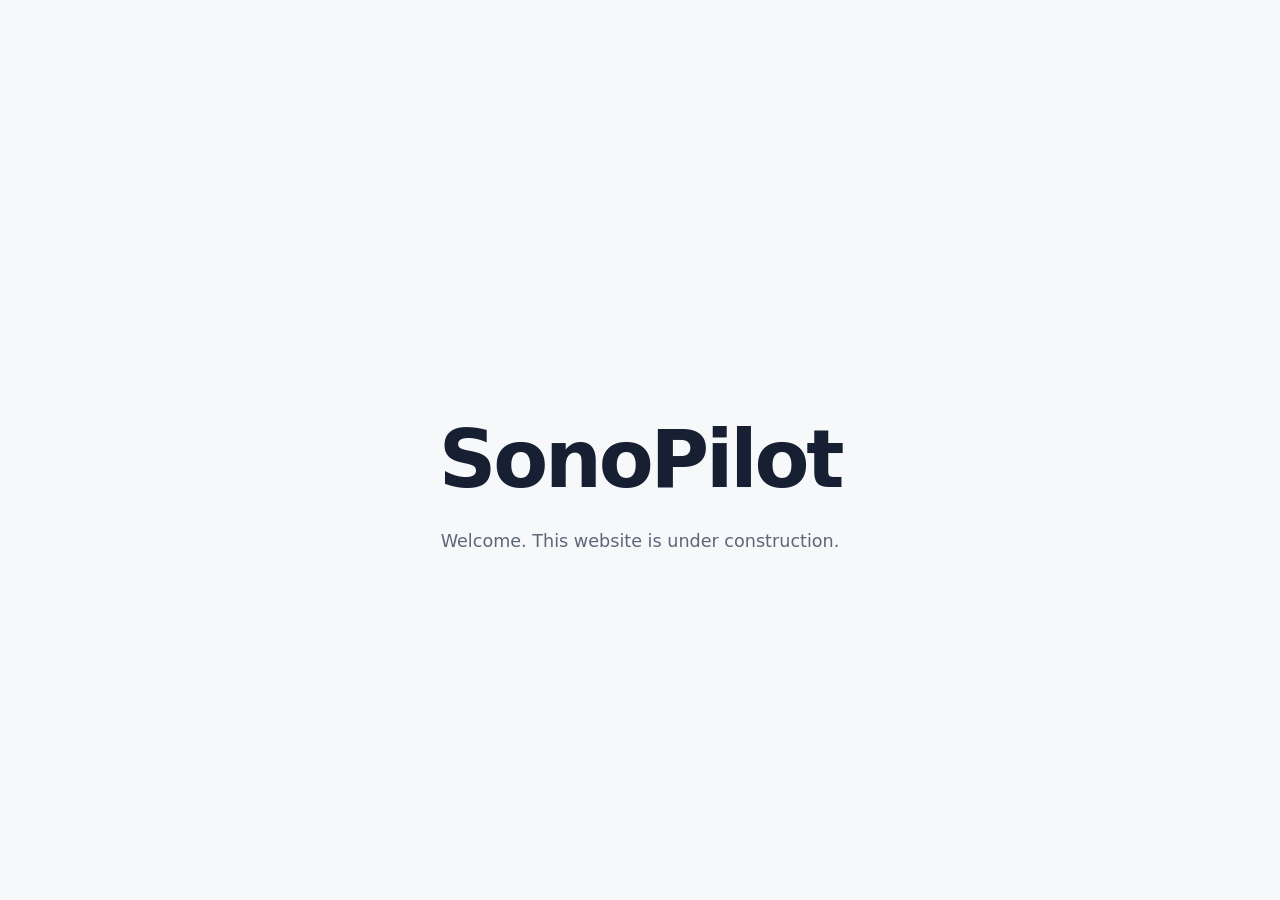
==== index.html @ c1995740 "Add initial GitHub Pages site" ====
<!doctype html>
<html lang="zh-CN">
  <head>
    <meta charset="UTF-8">
    <meta name="viewport" content="width=device-width, initial-scale=1.0">
    <meta name="description" content="SonoPilot 项目主页">
    <title>SonoPilot</title>
    <style>
      :root {
        color-scheme: light dark;
        font-family: system-ui, -apple-system, BlinkMacSystemFont, "Segoe UI", sans-serif;
        line-height: 1.5;
      }

      body {
        display: grid;
        min-height: 100vh;
        margin: 0;
        place-items: center;
        background: #f7f8fa;
        color: #172033;
      }

      main {
        width: min(90%, 42rem);
        text-align: center;
      }

      h1 {
        margin-bottom: 0.5rem;
        font-size: clamp(2.5rem, 8vw, 5rem);
        letter-spacing: -0.04em;
      }

      p {
        margin: 0;
        color: #5d6678;
        font-size: 1.1rem;
      }

      @media (prefers-color-scheme: dark) {
        body {
          background: #10131a;
          color: #f4f6fb;
        }

        p {
          color: #aeb7c8;
        }
      }
    </style>
  </head>
  <body>
    <main>
      <h1>SonoPilot</h1>
      <p>Welcome. This website is under construction.</p>
    </main>
  </body>
</html>
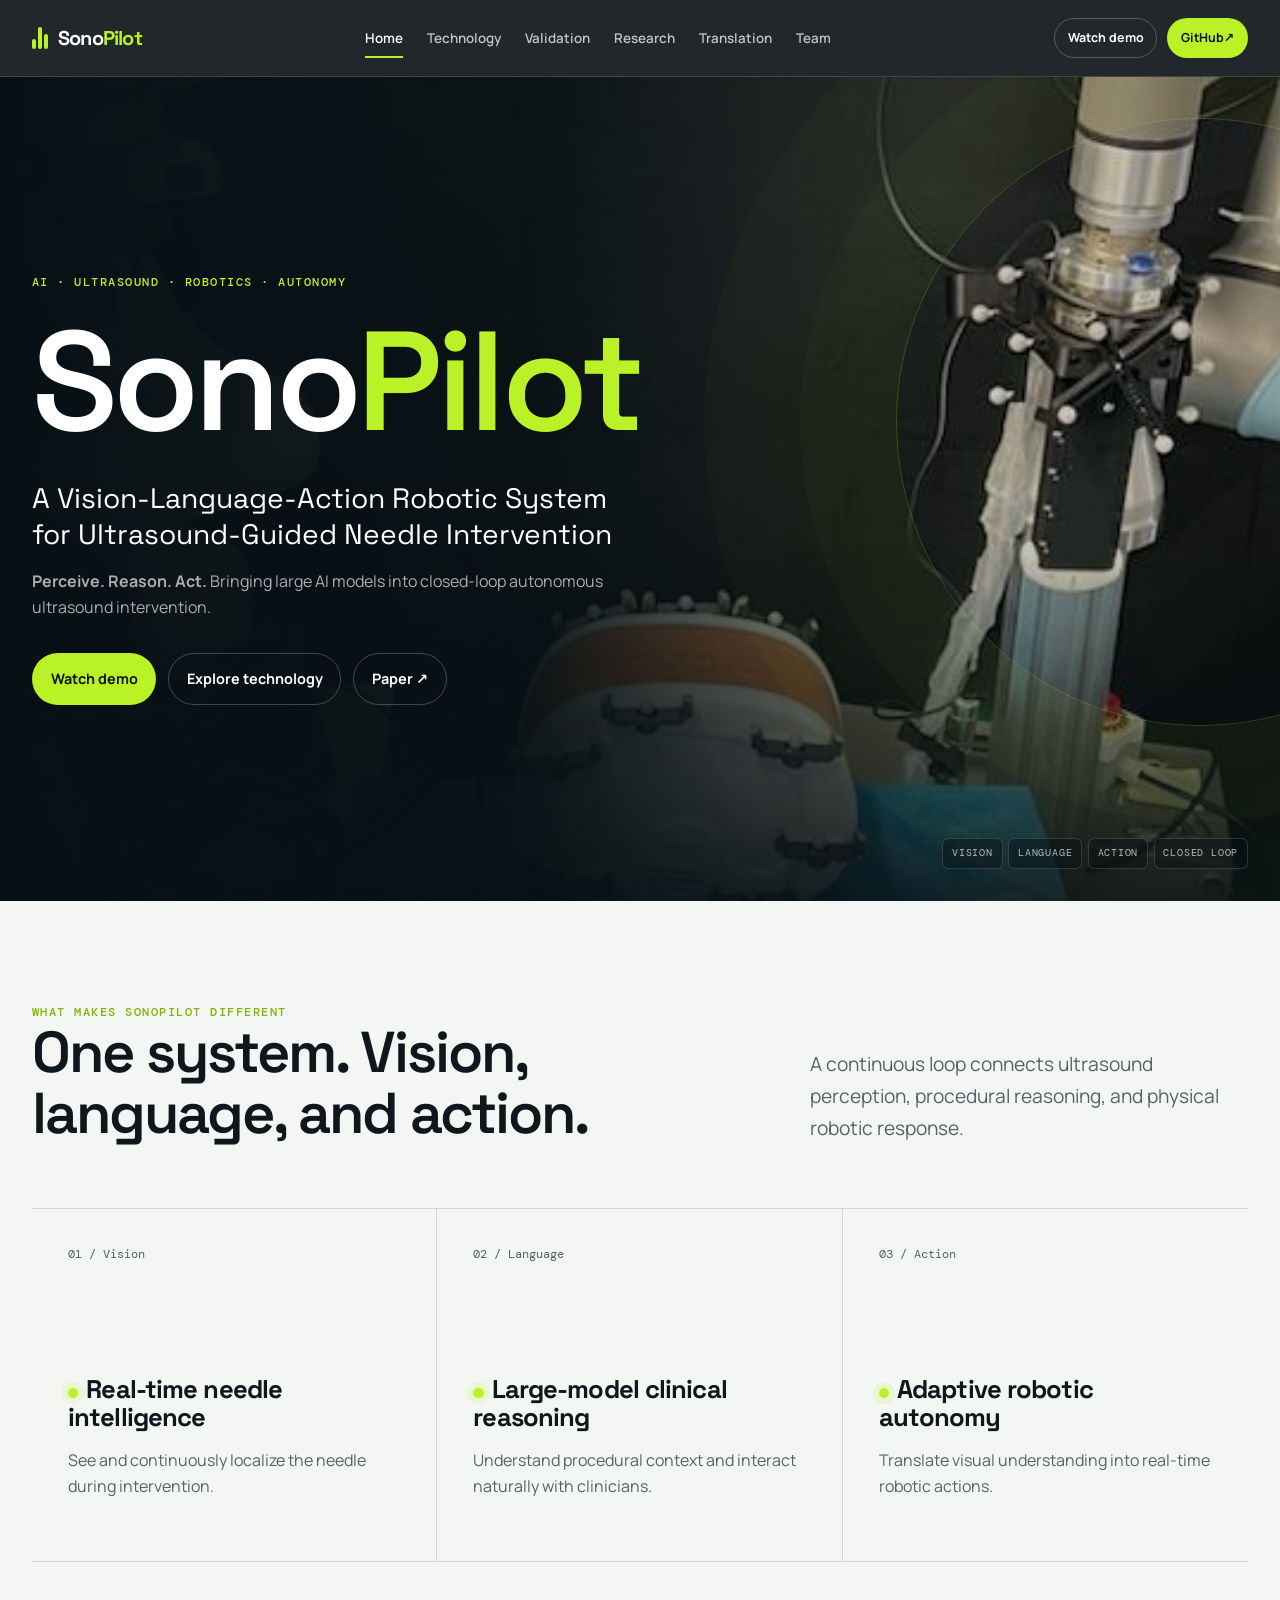
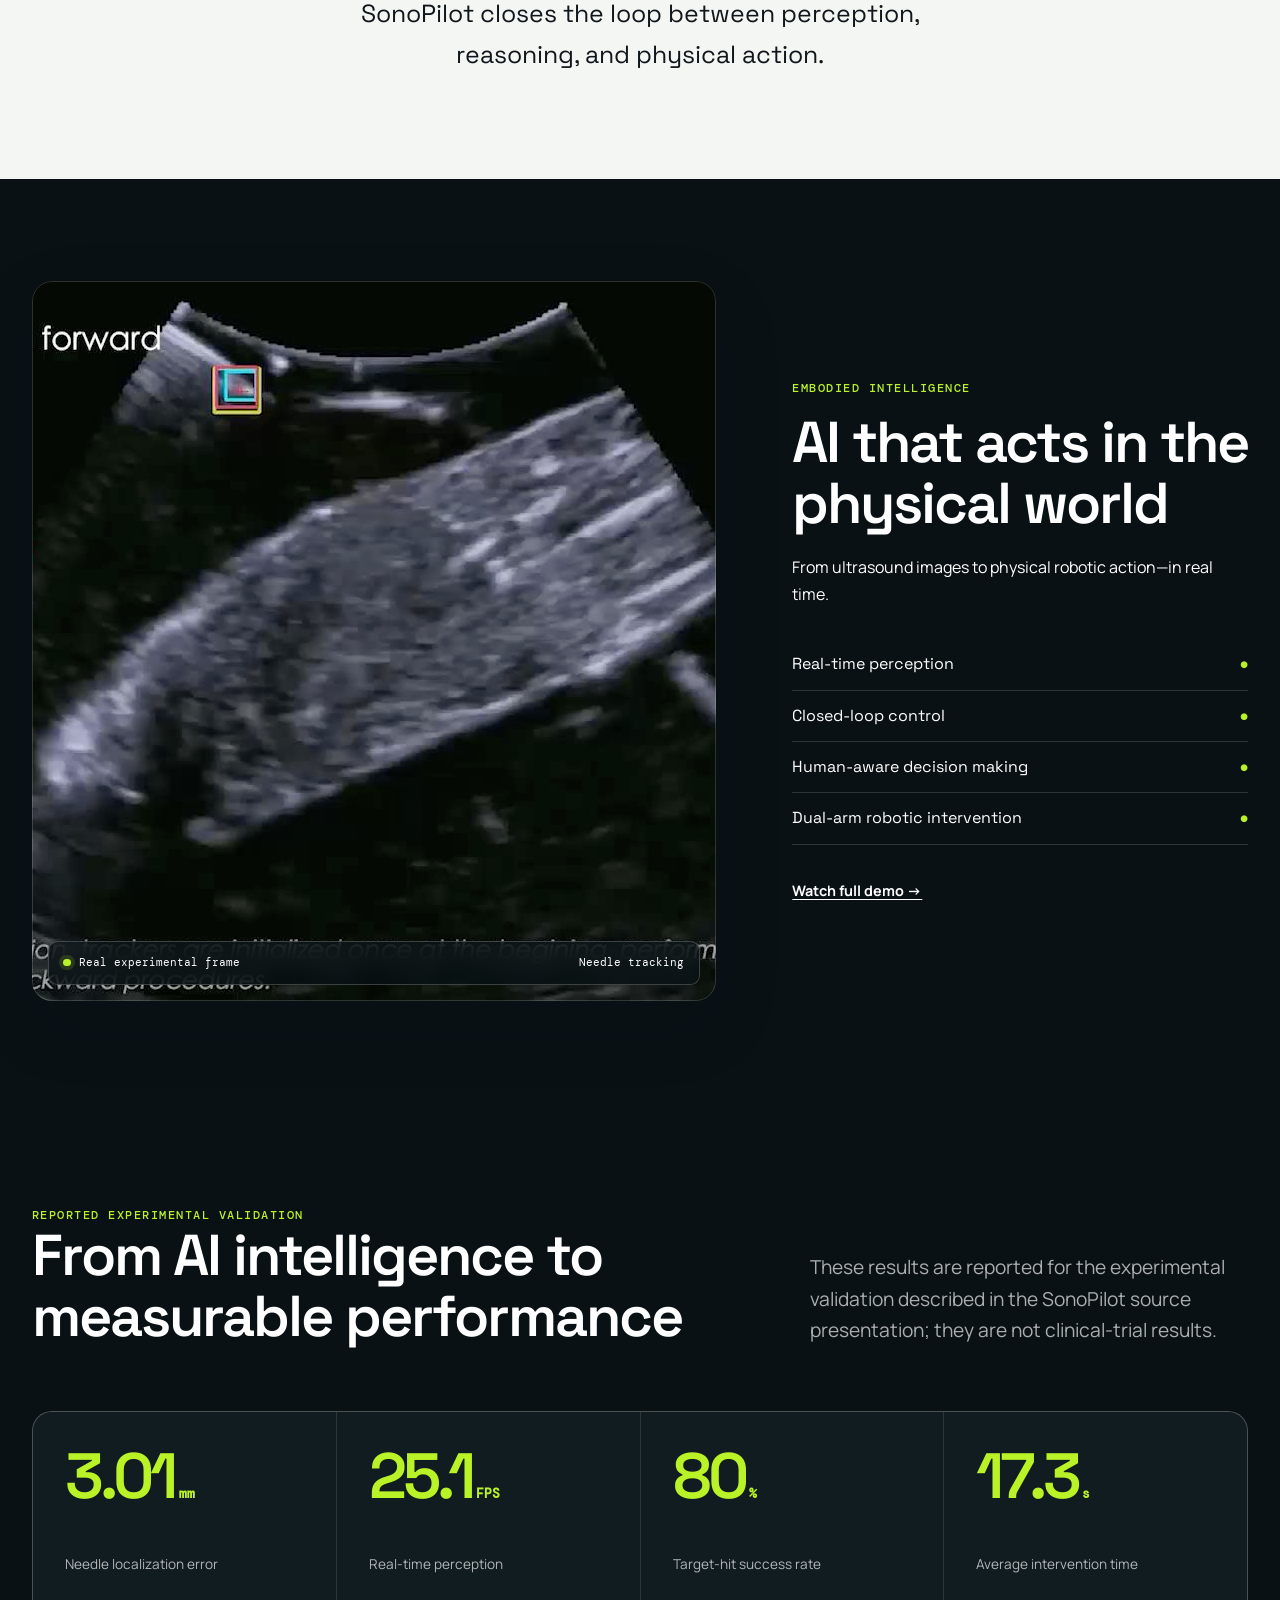
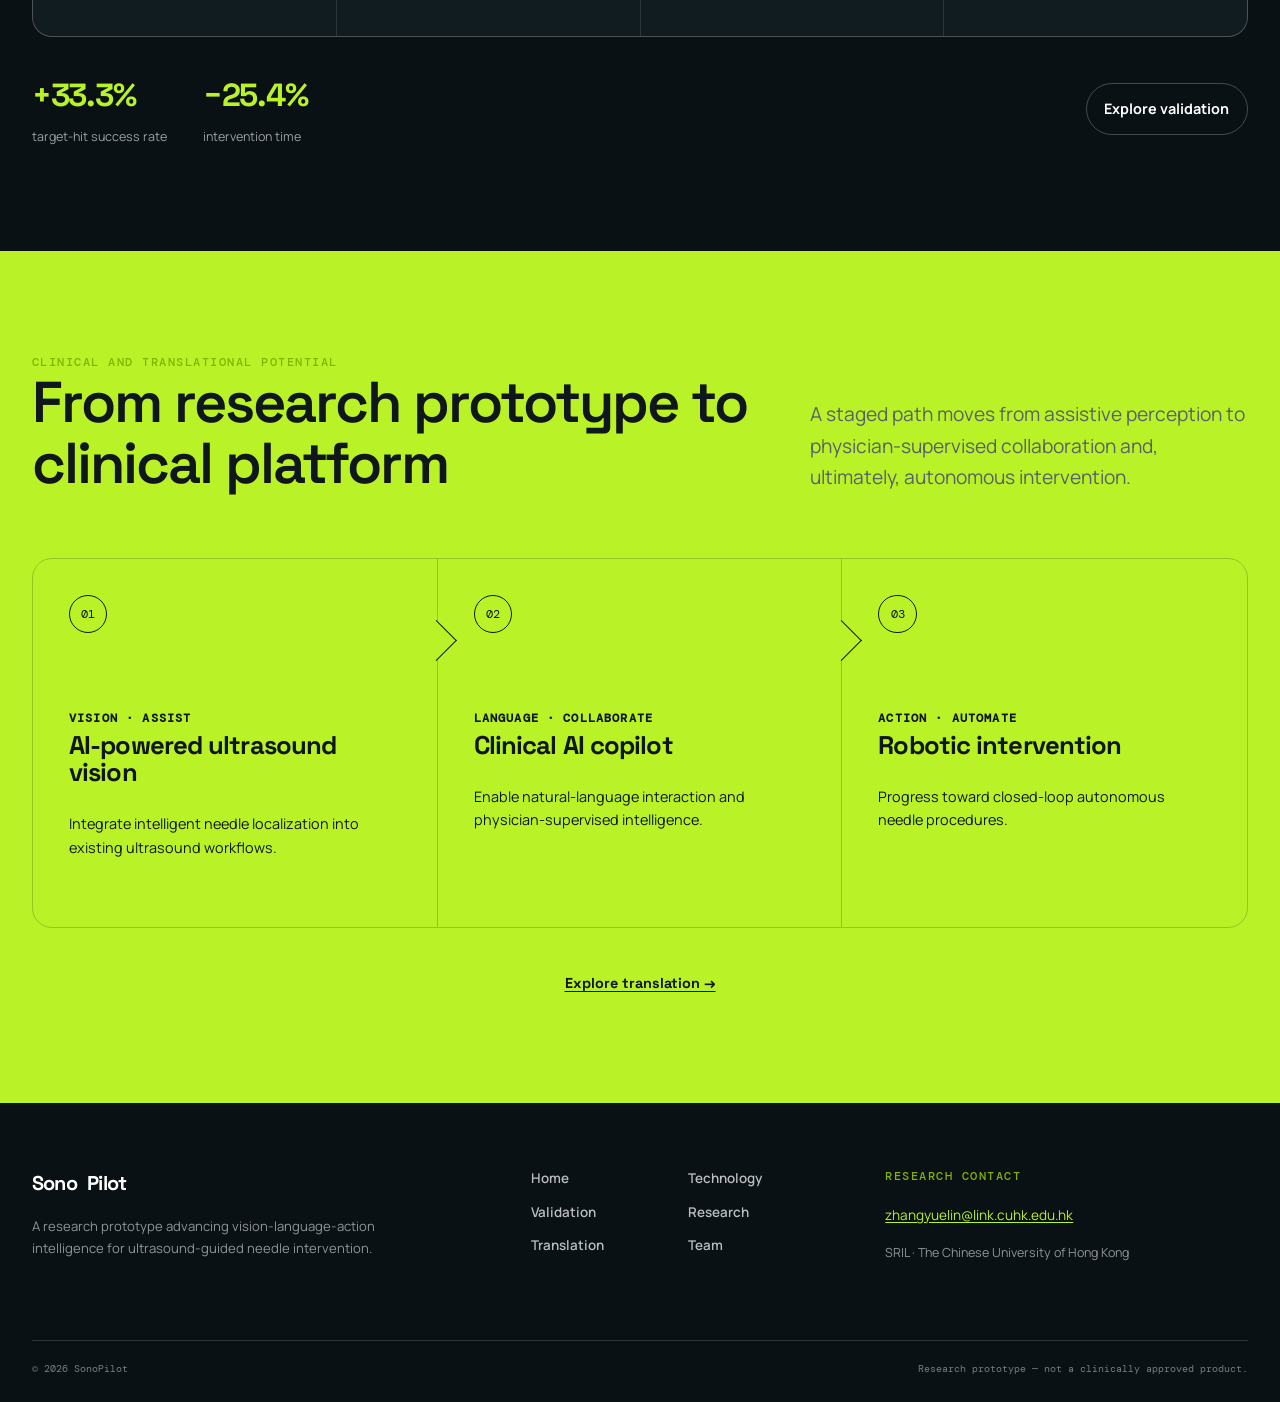
==== commit 49ebfe50: "Build complete SonoPilot project website" ====
--- a/index.html
+++ b/index.html
@@ -1,59 +1,145 @@
 <!doctype html>
-<html lang="zh-CN">
+<html lang="en">
   <head>
     <meta charset="UTF-8">
     <meta name="viewport" content="width=device-width, initial-scale=1.0">
-    <meta name="description" content="SonoPilot 项目主页">
-    <title>SonoPilot</title>
-    <style>
-      :root {
-        color-scheme: light dark;
-        font-family: system-ui, -apple-system, BlinkMacSystemFont, "Segoe UI", sans-serif;
-        line-height: 1.5;
-      }
+    <meta name="theme-color" content="#0a1115">
+    <meta name="description" content="SonoPilot is a Vision-Language-Action robotic system for ultrasound-guided needle intervention.">
+    <meta property="og:title" content="SonoPilot — Vision-Language-Action Robotic Ultrasound">
+    <meta property="og:description" content="Perceive. Reason. Act. Bringing large AI models into closed-loop autonomous ultrasound intervention.">
+    <meta property="og:type" content="website">
+    <meta property="og:image" content="https://piecezhang.github.io/sonopilot/assets/images/og.png">
+    <meta name="twitter:card" content="summary_large_image">
+    <link rel="canonical" href="https://piecezhang.github.io/sonopilot/">
+    <link rel="stylesheet" href="assets/css/styles.css">
+    <title>SonoPilot — Vision-Language-Action Robotic Ultrasound</title>
+  </head>
+  <body data-page="home" data-base=".">
+    <header class="site-header" data-site-header></header>
+    <main id="main-content">
+      <section class="hero" aria-labelledby="hero-title">
+        <div class="hero-media">
+          <img src="assets/images/system-platform.jpg" alt="The real SonoPilot dual-arm robotic ultrasound experimental platform" width="640" height="367">
+        </div>
+        <div class="hero-content">
+          <p class="eyebrow">AI · Ultrasound · Robotics · Autonomy</p>
+          <h1 id="hero-title" class="hero-title">Sono<span>Pilot</span></h1>
+          <p class="hero-subtitle">A Vision-Language-Action Robotic System for Ultrasound-Guided Needle Intervention</p>
+          <p class="hero-copy"><strong>Perceive. Reason. Act.</strong> Bringing large AI models into closed-loop autonomous ultrasound intervention.</p>
+          <div class="hero-actions">
+            <a class="button button-bright" href="validation/#demo">Watch demo</a>
+            <a class="button button-ghost" href="technology/">Explore technology</a>
+            <a class="button button-ghost" href="https://arxiv.org/abs/2604.20347" target="_blank" rel="noopener noreferrer">Paper ↗</a>
+          </div>
+          <div class="hero-status" aria-label="System capabilities">
+            <span>Vision</span><span>Language</span><span>Action</span><span>Closed loop</span>
+          </div>
+        </div>
+      </section>
 
-      body {
-        display: grid;
-        min-height: 100vh;
-        margin: 0;
-        place-items: center;
-        background: #f7f8fa;
-        color: #172033;
-      }
+      <section class="section" aria-labelledby="difference-title">
+        <div class="container">
+          <div class="section-head">
+            <div>
+              <p class="eyebrow">What makes SonoPilot different</p>
+              <h2 id="difference-title">One system. Vision, language, and action.</h2>
+            </div>
+            <p>A continuous loop connects ultrasound perception, procedural reasoning, and physical robotic response.</p>
+          </div>
+          <div class="feature-grid reveal">
+            <article class="feature-card">
+              <span class="feature-number">01 / Vision</span>
+              <h3><span class="signal" aria-hidden="true"></span>Real-time needle intelligence</h3>
+              <p>See and continuously localize the needle during intervention.</p>
+            </article>
+            <article class="feature-card">
+              <span class="feature-number">02 / Language</span>
+              <h3><span class="signal" aria-hidden="true"></span>Large-model clinical reasoning</h3>
+              <p>Understand procedural context and interact naturally with clinicians.</p>
+            </article>
+            <article class="feature-card">
+              <span class="feature-number">03 / Action</span>
+              <h3><span class="signal" aria-hidden="true"></span>Adaptive robotic autonomy</h3>
+              <p>Translate visual understanding into real-time robotic actions.</p>
+            </article>
+          </div>
+          <p class="closing-statement">SonoPilot closes the loop between perception, reasoning, and physical action.</p>
+        </div>
+      </section>
 
-      main {
-        width: min(90%, 42rem);
-        text-align: center;
-      }
+      <section class="section section-dark" aria-labelledby="physical-title">
+        <div class="container media-split">
+          <div class="media-frame reveal">
+            <img src="assets/images/tracking-demo.jpg" alt="Ultrasound image with tracked needle-tip overlays from the SonoPilot demonstration" loading="lazy" width="1280" height="720">
+            <div class="media-label"><span>Real experimental frame</span><span>Needle tracking</span></div>
+          </div>
+          <div>
+            <p class="eyebrow">Embodied intelligence</p>
+            <h2 id="physical-title">AI that acts in the physical world</h2>
+            <p>From ultrasound images to physical robotic action—in real time.</p>
+            <ul class="capability-list">
+              <li>Real-time perception</li>
+              <li>Closed-loop control</li>
+              <li>Human-aware decision making</li>
+              <li>Dual-arm robotic intervention</li>
+            </ul>
+            <a class="text-link" href="validation/#demo">Watch full demo →</a>
+          </div>
+        </div>
+      </section>
 
-      h1 {
-        margin-bottom: 0.5rem;
-        font-size: clamp(2.5rem, 8vw, 5rem);
-        letter-spacing: -0.04em;
-      }
+      <section class="section section-dark" aria-labelledby="results-title">
+        <div class="container">
+          <div class="section-head">
+            <div>
+              <p class="eyebrow">Reported experimental validation</p>
+              <h2 id="results-title">From AI intelligence to measurable performance</h2>
+            </div>
+            <p>These results are reported for the experimental validation described in the SonoPilot source presentation; they are not clinical-trial results.</p>
+          </div>
+          <div class="metrics-grid" data-metrics></div>
+          <div class="comparison-strip">
+            <div class="comparison-deltas">
+              <div><strong>+33.3%</strong><span>target-hit success rate</span></div>
+              <div><strong>−25.4%</strong><span>intervention time</span></div>
+            </div>
+            <a class="button button-ghost" href="validation/">Explore validation</a>
+          </div>
+        </div>
+      </section>
 
-      p {
-        margin: 0;
-        color: #5d6678;
-        font-size: 1.1rem;
-      }
-
-      @media (prefers-color-scheme: dark) {
-        body {
-          background: #10131a;
-          color: #f4f6fb;
-        }
-
-        p {
-          color: #aeb7c8;
-        }
-      }
-    </style>
-  </head>
-  <body>
-    <main>
-      <h1>SonoPilot</h1>
-      <p>Welcome. This website is under construction.</p>
+      <section class="section section-lime" aria-labelledby="platform-title">
+        <div class="container">
+          <div class="section-head">
+            <div>
+              <p class="eyebrow">Clinical and translational potential</p>
+              <h2 id="platform-title">From research prototype to clinical platform</h2>
+            </div>
+            <p>A staged path moves from assistive perception to physician-supervised collaboration and, ultimately, autonomous intervention.</p>
+          </div>
+          <div class="roadmap reveal">
+            <article class="roadmap-stage">
+              <span class="stage-number">01</span>
+              <h3><span>Vision · Assist</span>AI-powered ultrasound vision</h3>
+              <p>Integrate intelligent needle localization into existing ultrasound workflows.</p>
+            </article>
+            <article class="roadmap-stage">
+              <span class="stage-number">02</span>
+              <h3><span>Language · Collaborate</span>Clinical AI copilot</h3>
+              <p>Enable natural-language interaction and physician-supervised intelligence.</p>
+            </article>
+            <article class="roadmap-stage">
+              <span class="stage-number">03</span>
+              <h3><span>Action · Automate</span>Robotic intervention</h3>
+              <p>Progress toward closed-loop autonomous needle procedures.</p>
+            </article>
+          </div>
+          <p class="closing-statement"><a class="text-link" href="translation/">Explore translation →</a></p>
+        </div>
+      </section>
     </main>
+    <footer class="site-footer" data-site-footer></footer>
+    <script src="assets/js/content.js"></script>
+    <script src="assets/js/site.js"></script>
   </body>
 </html>
--- a/assets/css/styles.css
+++ b/assets/css/styles.css
@@ -0,0 +1,1821 @@
+@import url("https://fonts.googleapis.com/css2?family=DM+Mono:wght@400;500&family=Manrope:wght@400;500;600;700&family=Space+Grotesk:wght@500;600;700&display=swap");
+
+:root {
+  --ink: #10171c;
+  --muted: #566169;
+  --paper: #f3f6f2;
+  --white: #ffffff;
+  --night: #0a1115;
+  --night-soft: #111c21;
+  --lime: #b9f227;
+  --lime-dark: #82b300;
+  --aqua: #83e9e1;
+  --orange: #ff745c;
+  --line: rgba(16, 23, 28, 0.14);
+  --line-light: rgba(255, 255, 255, 0.15);
+  --radius: 1.25rem;
+  --radius-small: 0.75rem;
+  --shadow: 0 24px 70px rgba(6, 20, 24, 0.12);
+  --max: 76rem;
+  --sans: "Manrope", system-ui, -apple-system, BlinkMacSystemFont, "Segoe UI", sans-serif;
+  --display: "Space Grotesk", var(--sans);
+  --mono: "DM Mono", ui-monospace, SFMono-Regular, Menlo, monospace;
+}
+
+*,
+*::before,
+*::after {
+  box-sizing: border-box;
+}
+
+html {
+  scroll-behavior: smooth;
+  scroll-padding-top: 6rem;
+}
+
+body {
+  margin: 0;
+  background: var(--paper);
+  color: var(--ink);
+  font-family: var(--sans);
+  font-size: 1rem;
+  line-height: 1.65;
+  -webkit-font-smoothing: antialiased;
+}
+
+body.menu-open {
+  overflow: hidden;
+}
+
+img {
+  display: block;
+  max-width: 100%;
+}
+
+a {
+  color: inherit;
+  text-decoration-thickness: 0.08em;
+  text-underline-offset: 0.18em;
+}
+
+button,
+a {
+  -webkit-tap-highlight-color: transparent;
+}
+
+:focus-visible {
+  outline: 3px solid var(--orange);
+  outline-offset: 4px;
+}
+
+h1,
+h2,
+h3,
+p {
+  margin-top: 0;
+}
+
+h1,
+h2,
+h3 {
+  font-family: var(--display);
+  line-height: 1.06;
+  letter-spacing: -0.035em;
+}
+
+h1 {
+  max-width: 15ch;
+  margin-bottom: 1.5rem;
+  font-size: clamp(3rem, 7vw, 6.9rem);
+  font-weight: 600;
+}
+
+h2 {
+  margin-bottom: 1.25rem;
+  font-size: clamp(2.1rem, 4.5vw, 4.6rem);
+  font-weight: 600;
+}
+
+h3 {
+  font-size: clamp(1.35rem, 2vw, 1.8rem);
+}
+
+.sr-only {
+  position: absolute;
+  width: 1px;
+  height: 1px;
+  padding: 0;
+  margin: -1px;
+  overflow: hidden;
+  clip: rect(0, 0, 0, 0);
+  white-space: nowrap;
+  border: 0;
+}
+
+.skip-link {
+  position: fixed;
+  z-index: 200;
+  top: 0.75rem;
+  left: 0.75rem;
+  padding: 0.75rem 1rem;
+  border-radius: 0.5rem;
+  background: var(--white);
+  color: var(--ink);
+  transform: translateY(-150%);
+}
+
+.skip-link:focus {
+  transform: translateY(0);
+}
+
+.site-header {
+  position: sticky;
+  z-index: 100;
+  top: 0;
+  border-bottom: 1px solid var(--line-light);
+  background: rgba(10, 17, 21, 0.9);
+  color: var(--white);
+  backdrop-filter: blur(20px);
+}
+
+.nav-shell {
+  display: grid;
+  grid-template-columns: auto 1fr auto;
+  align-items: center;
+  width: min(calc(100% - 2.5rem), var(--max));
+  min-height: 4.75rem;
+  margin-inline: auto;
+  gap: 2rem;
+}
+
+.wordmark {
+  display: inline-flex;
+  align-items: center;
+  gap: 0.65rem;
+  color: var(--white);
+  font-family: var(--display);
+  font-size: 1.25rem;
+  font-weight: 700;
+  letter-spacing: -0.04em;
+  text-decoration: none;
+}
+
+.wordmark span span {
+  color: var(--lime);
+}
+
+.wordmark-mark {
+  display: flex;
+  align-items: flex-end;
+  height: 1.35rem;
+  gap: 0.16rem;
+}
+
+.wordmark-mark i {
+  display: block;
+  width: 0.22rem;
+  border-radius: 1rem;
+  background: var(--lime);
+}
+
+.wordmark-mark i:nth-child(1) { height: 45%; }
+.wordmark-mark i:nth-child(2) { height: 100%; }
+.wordmark-mark i:nth-child(3) { height: 70%; }
+
+.primary-nav {
+  display: flex;
+  justify-content: center;
+  gap: 1.5rem;
+}
+
+.primary-nav a,
+.footer-main nav a {
+  position: relative;
+  color: rgba(255, 255, 255, 0.72);
+  font-size: 0.84rem;
+  font-weight: 600;
+  text-decoration: none;
+}
+
+.primary-nav a::after {
+  position: absolute;
+  right: 0;
+  bottom: -0.58rem;
+  left: 0;
+  height: 2px;
+  background: var(--lime);
+  content: "";
+  transform: scaleX(0);
+  transform-origin: right;
+  transition: transform 180ms ease;
+}
+
+.primary-nav a:hover,
+.primary-nav a.active,
+.footer-main nav a:hover {
+  color: var(--white);
+}
+
+.primary-nav a:hover::after,
+.primary-nav a.active::after {
+  transform: scaleX(1);
+  transform-origin: left;
+}
+
+.nav-actions {
+  display: flex;
+  align-items: center;
+  gap: 0.6rem;
+}
+
+.menu-toggle {
+  display: none;
+  border: 0;
+  background: none;
+  color: inherit;
+}
+
+.menu-toggle span:not(.sr-only) {
+  display: block;
+  width: 1.5rem;
+  height: 2px;
+  margin: 0.3rem;
+  background: currentColor;
+}
+
+.button {
+  display: inline-flex;
+  align-items: center;
+  justify-content: center;
+  min-height: 3.25rem;
+  padding: 0.75rem 1.1rem;
+  border: 1px solid transparent;
+  border-radius: 100vmax;
+  font-size: 0.9rem;
+  font-weight: 700;
+  text-align: center;
+  text-decoration: none;
+  transition: transform 180ms ease, background-color 180ms ease, color 180ms ease;
+}
+
+.button:hover {
+  transform: translateY(-2px);
+}
+
+.button-small {
+  min-height: 2.5rem;
+  padding: 0.55rem 0.8rem;
+  font-size: 0.78rem;
+}
+
+.button-bright {
+  background: var(--lime);
+  color: var(--ink);
+}
+
+.button-ghost {
+  border-color: rgba(255, 255, 255, 0.24);
+  color: var(--white);
+}
+
+.button-dark {
+  background: var(--ink);
+  color: var(--white);
+}
+
+.button-light {
+  background: var(--white);
+  color: var(--ink);
+}
+
+.text-link,
+.icon-link {
+  display: inline-flex;
+  align-items: center;
+  color: inherit;
+  font-size: 0.9rem;
+  font-weight: 700;
+}
+
+.icon-link {
+  text-decoration: none;
+}
+
+.container {
+  width: min(calc(100% - 2.5rem), var(--max));
+  margin-inline: auto;
+}
+
+.section {
+  padding-block: clamp(4.25rem, 8vw, 8.5rem);
+}
+
+.section-tight {
+  padding-block: clamp(3rem, 6vw, 5.5rem);
+}
+
+.section-dark {
+  background: var(--night);
+  color: var(--white);
+}
+
+.section-lime {
+  background: var(--lime);
+  color: var(--ink);
+}
+
+.section-orange {
+  background: var(--orange);
+  color: var(--ink);
+}
+
+.section-head {
+  display: grid;
+  grid-template-columns: minmax(0, 1.25fr) minmax(17rem, 0.75fr);
+  align-items: end;
+  margin-bottom: clamp(2.5rem, 5vw, 4.5rem);
+  gap: 3rem;
+}
+
+.section-head h2,
+.section-head p {
+  margin-bottom: 0;
+}
+
+.section-head > p {
+  color: var(--muted);
+  font-size: clamp(1rem, 1.5vw, 1.2rem);
+}
+
+.section-dark .section-head > p {
+  color: rgba(255, 255, 255, 0.66);
+}
+
+.eyebrow {
+  margin-bottom: 0.9rem;
+  color: var(--lime-dark);
+  font-family: var(--mono);
+  font-size: 0.72rem;
+  font-weight: 500;
+  letter-spacing: 0.13em;
+  text-transform: uppercase;
+}
+
+.section-dark .eyebrow,
+.page-hero .eyebrow,
+.hero .eyebrow {
+  color: var(--lime);
+}
+
+.hero {
+  position: relative;
+  min-height: calc(100svh - 4.75rem);
+  overflow: hidden;
+  background: var(--night);
+  color: var(--white);
+}
+
+.hero::before {
+  position: absolute;
+  inset: 0;
+  background: linear-gradient(90deg, #071014 0%, rgba(7, 16, 20, 0.93) 42%, rgba(7, 16, 20, 0.22) 76%),
+    linear-gradient(0deg, rgba(7, 16, 20, 0.88) 0%, transparent 45%);
+  content: "";
+  z-index: 1;
+}
+
+.hero::after {
+  position: absolute;
+  top: 5%;
+  right: -14rem;
+  width: 38rem;
+  height: 38rem;
+  border: 1px solid rgba(185, 242, 39, 0.22);
+  border-radius: 50%;
+  box-shadow: 0 0 0 6rem rgba(185, 242, 39, 0.025), 0 0 0 12rem rgba(185, 242, 39, 0.02);
+  content: "";
+  z-index: 1;
+}
+
+.hero-media {
+  position: absolute;
+  inset: 0;
+}
+
+.hero-media img {
+  width: 100%;
+  height: 100%;
+  object-fit: cover;
+  object-position: 65% center;
+  filter: saturate(0.8) contrast(1.08);
+  transform: scale(1.06);
+}
+
+.hero-content {
+  position: relative;
+  z-index: 2;
+  display: flex;
+  flex-direction: column;
+  justify-content: center;
+  width: min(calc(100% - 2.5rem), var(--max));
+  min-height: calc(100svh - 4.75rem);
+  margin-inline: auto;
+  padding-block: 5rem;
+}
+
+.hero-title {
+  max-width: 8ch;
+  font-size: clamp(4.2rem, 11vw, 9.8rem);
+}
+
+.hero-title span {
+  color: var(--lime);
+}
+
+.hero-subtitle {
+  max-width: 38rem;
+  margin-bottom: 1rem;
+  font-family: var(--display);
+  font-size: clamp(1.25rem, 2.2vw, 2rem);
+  line-height: 1.28;
+}
+
+.hero-copy {
+  max-width: 37rem;
+  margin-bottom: 2rem;
+  color: rgba(255, 255, 255, 0.66);
+}
+
+.hero-actions {
+  display: flex;
+  flex-wrap: wrap;
+  gap: 0.75rem;
+}
+
+.hero-status {
+  position: absolute;
+  right: 0;
+  bottom: 2rem;
+  display: grid;
+  grid-template-columns: repeat(4, auto);
+  gap: 0.35rem;
+}
+
+.hero-status span {
+  padding: 0.4rem 0.55rem;
+  border: 1px solid var(--line-light);
+  border-radius: 0.4rem;
+  background: rgba(8, 17, 21, 0.48);
+  color: rgba(255, 255, 255, 0.7);
+  font-family: var(--mono);
+  font-size: 0.62rem;
+  letter-spacing: 0.08em;
+  text-transform: uppercase;
+}
+
+.feature-grid {
+  display: grid;
+  grid-template-columns: repeat(3, 1fr);
+  border-top: 1px solid var(--line);
+  border-bottom: 1px solid var(--line);
+}
+
+.feature-card {
+  min-height: 22rem;
+  padding: 2.25rem;
+  border-right: 1px solid var(--line);
+}
+
+.feature-card:last-child {
+  border-right: 0;
+}
+
+.feature-number {
+  display: block;
+  margin-bottom: 7rem;
+  color: var(--muted);
+  font-family: var(--mono);
+  font-size: 0.72rem;
+}
+
+.feature-card h3 {
+  margin-bottom: 1rem;
+}
+
+.feature-card p {
+  color: var(--muted);
+}
+
+.feature-card .signal {
+  display: inline-block;
+  width: 0.65rem;
+  height: 0.65rem;
+  margin-right: 0.5rem;
+  border-radius: 50%;
+  background: var(--lime);
+  box-shadow: 0 0 0 0.38rem rgba(185, 242, 39, 0.16);
+}
+
+.closing-statement {
+  max-width: 36rem;
+  margin: 2rem auto 0;
+  font-family: var(--display);
+  font-size: clamp(1.15rem, 2vw, 1.55rem);
+  text-align: center;
+}
+
+.media-split,
+.content-split {
+  display: grid;
+  grid-template-columns: minmax(0, 1.2fr) minmax(18rem, 0.8fr);
+  align-items: center;
+  gap: clamp(2rem, 6vw, 6rem);
+}
+
+.media-frame {
+  position: relative;
+  overflow: hidden;
+  border-radius: var(--radius);
+  background: #182227;
+  box-shadow: var(--shadow);
+}
+
+.media-frame::after {
+  position: absolute;
+  inset: 0;
+  border: 1px solid rgba(255, 255, 255, 0.16);
+  border-radius: inherit;
+  content: "";
+  pointer-events: none;
+}
+
+.media-frame img {
+  width: 100%;
+  aspect-ratio: 16 / 10;
+  object-fit: cover;
+}
+
+.media-label {
+  position: absolute;
+  right: 1rem;
+  bottom: 1rem;
+  left: 1rem;
+  display: flex;
+  align-items: center;
+  justify-content: space-between;
+  padding: 0.75rem 0.9rem;
+  border: 1px solid rgba(255, 255, 255, 0.2);
+  border-radius: 0.6rem;
+  background: rgba(8, 17, 21, 0.74);
+  color: var(--white);
+  font-family: var(--mono);
+  font-size: 0.68rem;
+  backdrop-filter: blur(12px);
+}
+
+.media-label span:first-child::before {
+  display: inline-block;
+  width: 0.45rem;
+  height: 0.45rem;
+  margin-right: 0.5rem;
+  border-radius: 50%;
+  background: var(--lime);
+  box-shadow: 0 0 0 0.25rem rgba(185, 242, 39, 0.15);
+  content: "";
+}
+
+.capability-list,
+.challenge-list {
+  padding: 0;
+  margin: 2rem 0;
+  list-style: none;
+}
+
+.capability-list li,
+.challenge-list li {
+  display: flex;
+  align-items: center;
+  justify-content: space-between;
+  padding: 0.75rem 0;
+  border-bottom: 1px solid var(--line-light);
+  font-family: var(--display);
+}
+
+.capability-list li::after {
+  color: var(--lime);
+  content: "●";
+  font-size: 0.55rem;
+}
+
+.metrics-grid {
+  display: grid;
+  grid-template-columns: repeat(4, 1fr);
+  gap: 1px;
+  overflow: hidden;
+  border: 1px solid var(--line-light);
+  border-radius: var(--radius);
+  background: var(--line-light);
+}
+
+.metric-card {
+  min-height: 14rem;
+  padding: 2rem;
+  background: var(--night-soft);
+}
+
+.metric-value {
+  margin-bottom: 2.8rem;
+  color: var(--lime);
+  font-family: var(--display);
+  font-size: clamp(2.8rem, 5vw, 5rem);
+  font-weight: 600;
+  letter-spacing: -0.06em;
+  line-height: 1;
+}
+
+.metric-value span {
+  margin-left: 0.25rem;
+  font-family: var(--mono);
+  font-size: 0.8rem;
+  letter-spacing: 0;
+}
+
+.metric-card > p:last-child {
+  color: rgba(255, 255, 255, 0.68);
+  font-size: 0.85rem;
+}
+
+.comparison-strip {
+  display: flex;
+  align-items: center;
+  justify-content: space-between;
+  margin-top: 2rem;
+  gap: 2rem;
+}
+
+.comparison-deltas {
+  display: flex;
+  gap: 2.25rem;
+}
+
+.comparison-deltas strong {
+  display: block;
+  color: var(--lime);
+  font-family: var(--display);
+  font-size: 2rem;
+  letter-spacing: -0.04em;
+}
+
+.comparison-deltas span {
+  color: rgba(255, 255, 255, 0.6);
+  font-size: 0.78rem;
+}
+
+.roadmap {
+  display: grid;
+  grid-template-columns: repeat(3, 1fr);
+  overflow: hidden;
+  border: 1px solid rgba(16, 23, 28, 0.2);
+  border-radius: var(--radius);
+}
+
+.roadmap-stage {
+  position: relative;
+  min-height: 23rem;
+  padding: 2.25rem;
+  border-right: 1px solid rgba(16, 23, 28, 0.2);
+}
+
+.roadmap-stage:last-child {
+  border-right: 0;
+}
+
+.roadmap-stage::after {
+  position: absolute;
+  right: -0.9rem;
+  top: 4.2rem;
+  z-index: 1;
+  width: 1.8rem;
+  height: 1.8rem;
+  border-top: 1px solid var(--ink);
+  border-right: 1px solid var(--ink);
+  background: var(--lime);
+  content: "";
+  transform: rotate(45deg);
+}
+
+.roadmap-stage:last-child::after {
+  display: none;
+}
+
+.stage-number {
+  display: flex;
+  align-items: center;
+  justify-content: center;
+  width: 2.4rem;
+  height: 2.4rem;
+  margin-bottom: 5rem;
+  border: 1px solid var(--ink);
+  border-radius: 50%;
+  font-family: var(--mono);
+  font-size: 0.72rem;
+}
+
+.roadmap-stage h3 span {
+  display: block;
+  margin-bottom: 0.4rem;
+  font-family: var(--mono);
+  font-size: 0.72rem;
+  letter-spacing: 0.1em;
+  text-transform: uppercase;
+}
+
+.roadmap-stage p {
+  margin-bottom: 0;
+  font-size: 0.9rem;
+}
+
+.page-hero {
+  position: relative;
+  overflow: hidden;
+  padding: clamp(6rem, 10vw, 10rem) 0 clamp(4.5rem, 8vw, 7rem);
+  background: var(--night);
+  color: var(--white);
+}
+
+.page-hero::after {
+  position: absolute;
+  top: -12rem;
+  right: -8rem;
+  width: 38rem;
+  height: 38rem;
+  border: 1px solid rgba(185, 242, 39, 0.25);
+  border-radius: 50%;
+  box-shadow: 0 0 0 5rem rgba(185, 242, 39, 0.03), 0 0 0 10rem rgba(185, 242, 39, 0.02);
+  content: "";
+}
+
+.page-hero .container {
+  position: relative;
+  z-index: 1;
+}
+
+.page-hero h1 {
+  margin-bottom: 1.25rem;
+}
+
+.page-hero .lead {
+  max-width: 44rem;
+  margin-bottom: 0;
+  color: rgba(255, 255, 255, 0.66);
+  font-size: clamp(1.05rem, 2vw, 1.35rem);
+}
+
+.kicker-line {
+  display: flex;
+  flex-wrap: wrap;
+  margin-top: 3rem;
+  gap: 0.5rem;
+}
+
+.kicker-line span {
+  padding: 0.45rem 0.7rem;
+  border: 1px solid var(--line-light);
+  border-radius: 100vmax;
+  color: rgba(255, 255, 255, 0.75);
+  font-family: var(--mono);
+  font-size: 0.66rem;
+  letter-spacing: 0.07em;
+  text-transform: uppercase;
+}
+
+.loop-diagram {
+  display: grid;
+  grid-template-columns: repeat(5, minmax(0, 1fr));
+  align-items: stretch;
+  gap: 1rem;
+}
+
+.loop-node {
+  position: relative;
+  min-height: 12rem;
+  padding: 1.5rem;
+  border: 1px solid var(--line);
+  border-radius: var(--radius-small);
+  background: var(--white);
+}
+
+.loop-node:not(:last-child)::after {
+  position: absolute;
+  z-index: 2;
+  top: 50%;
+  right: -1.45rem;
+  display: flex;
+  align-items: center;
+  justify-content: center;
+  width: 1.9rem;
+  height: 1.9rem;
+  border-radius: 50%;
+  background: var(--lime);
+  color: var(--ink);
+  content: "→";
+  font-family: var(--mono);
+  transform: translateY(-50%);
+}
+
+.loop-node .eyebrow {
+  margin-bottom: 3.2rem;
+}
+
+.loop-node h3 {
+  margin-bottom: 0;
+  font-size: 1.2rem;
+}
+
+.loop-return {
+  display: flex;
+  align-items: center;
+  justify-content: center;
+  width: fit-content;
+  margin: 1.5rem auto 0;
+  padding: 0.55rem 1rem;
+  border: 1px solid var(--line);
+  border-radius: 100vmax;
+  color: var(--muted);
+  font-family: var(--mono);
+  font-size: 0.7rem;
+}
+
+.architecture-card {
+  padding: clamp(1rem, 3vw, 2.5rem);
+  border: 1px solid var(--line);
+  border-radius: var(--radius);
+  background: var(--white);
+}
+
+.architecture-card img {
+  width: 100%;
+}
+
+.detail-grid {
+  display: grid;
+  grid-template-columns: repeat(3, 1fr);
+  gap: 1rem;
+}
+
+.detail-card {
+  padding: 1.75rem;
+  border: 1px solid var(--line);
+  border-radius: var(--radius-small);
+  background: var(--white);
+}
+
+.detail-card .eyebrow {
+  margin-bottom: 3rem;
+}
+
+.detail-card p:last-child {
+  margin-bottom: 0;
+  color: var(--muted);
+}
+
+.confidence-visual {
+  display: grid;
+  grid-template-columns: 1fr auto 1fr;
+  align-items: stretch;
+  margin-top: 3rem;
+  gap: 1rem;
+}
+
+.confidence-card {
+  min-height: 18rem;
+  padding: 2rem;
+  border: 1px solid var(--line-light);
+  border-radius: var(--radius);
+  background: var(--night-soft);
+}
+
+.confidence-card.alert {
+  background: #271514;
+}
+
+.confidence-icon {
+  display: flex;
+  align-items: center;
+  justify-content: center;
+  width: 5.5rem;
+  height: 5.5rem;
+  margin-bottom: 3.5rem;
+  border: 2px solid var(--lime);
+  border-radius: 50%;
+  color: var(--lime);
+  font-family: var(--mono);
+  font-size: 0.8rem;
+}
+
+.confidence-card.alert .confidence-icon {
+  border-color: var(--orange);
+  color: var(--orange);
+}
+
+.confidence-arrow {
+  align-self: center;
+  color: var(--lime);
+  font-family: var(--mono);
+  font-size: 2rem;
+}
+
+.async-grid {
+  display: grid;
+  grid-template-columns: 1fr 1fr;
+  align-items: center;
+  gap: 4rem;
+}
+
+.rate-stack {
+  display: grid;
+  gap: 1rem;
+}
+
+.rate-card {
+  display: grid;
+  grid-template-columns: 8rem 1fr;
+  align-items: center;
+  padding: 1.5rem;
+  border: 1px solid var(--line);
+  border-radius: var(--radius-small);
+  background: var(--white);
+  gap: 1rem;
+}
+
+.rate-card strong {
+  font-family: var(--display);
+  font-size: 2.2rem;
+  letter-spacing: -0.05em;
+}
+
+.rate-bar {
+  position: relative;
+  height: 0.55rem;
+  overflow: hidden;
+  border-radius: 100vmax;
+  background: #e1e5df;
+}
+
+.rate-bar span {
+  display: block;
+  width: var(--rate);
+  height: 100%;
+  border-radius: inherit;
+  background: var(--lime-dark);
+}
+
+.demo-hero {
+  display: grid;
+  grid-template-columns: minmax(0, 1.25fr) minmax(18rem, 0.75fr);
+  align-items: stretch;
+  gap: 1.25rem;
+}
+
+.demo-poster {
+  position: relative;
+  min-height: 34rem;
+  overflow: hidden;
+  border-radius: var(--radius);
+  background: var(--night);
+}
+
+.demo-poster img {
+  width: 100%;
+  height: 100%;
+  object-fit: cover;
+}
+
+.demo-poster::after {
+  position: absolute;
+  inset: 0;
+  background: linear-gradient(0deg, rgba(5, 11, 14, 0.9), transparent 58%);
+  content: "";
+}
+
+.play-button {
+  position: absolute;
+  z-index: 2;
+  right: 2rem;
+  bottom: 2rem;
+  left: 2rem;
+  display: flex;
+  align-items: center;
+  justify-content: space-between;
+  padding: 1rem 1.2rem;
+  border-radius: 100vmax;
+  background: var(--lime);
+  color: var(--ink);
+  font-weight: 700;
+  text-decoration: none;
+}
+
+.play-button span:last-child {
+  display: flex;
+  align-items: center;
+  justify-content: center;
+  width: 2.25rem;
+  height: 2.25rem;
+  border-radius: 50%;
+  background: var(--ink);
+  color: var(--white);
+}
+
+.demo-aside {
+  display: flex;
+  flex-direction: column;
+  justify-content: space-between;
+  padding: 2rem;
+  border-radius: var(--radius);
+  background: var(--orange);
+}
+
+.demo-aside h2 {
+  font-size: clamp(2.5rem, 5vw, 4.8rem);
+}
+
+.demo-aside .fine-print {
+  color: rgba(16, 23, 28, 0.7);
+}
+
+.photo-grid {
+  display: grid;
+  grid-template-columns: 1.2fr 0.8fr;
+  grid-template-rows: repeat(2, 15rem);
+  gap: 1rem;
+}
+
+.photo-grid figure {
+  position: relative;
+  overflow: hidden;
+  margin: 0;
+  border-radius: var(--radius-small);
+  background: var(--night-soft);
+}
+
+.photo-grid figure:first-child {
+  grid-row: 1 / 3;
+}
+
+.photo-grid img {
+  width: 100%;
+  height: 100%;
+  object-fit: cover;
+}
+
+.photo-grid figcaption {
+  position: absolute;
+  right: 0.75rem;
+  bottom: 0.75rem;
+  left: 0.75rem;
+  padding: 0.55rem 0.75rem;
+  border-radius: 0.45rem;
+  background: rgba(8, 17, 21, 0.77);
+  color: var(--white);
+  font-family: var(--mono);
+  font-size: 0.64rem;
+}
+
+.comparison-table {
+  width: 100%;
+  border-collapse: collapse;
+  font-family: var(--display);
+}
+
+.comparison-table th,
+.comparison-table td {
+  padding: 1.25rem;
+  border-bottom: 1px solid var(--line-light);
+  text-align: left;
+}
+
+.comparison-table th {
+  color: rgba(255, 255, 255, 0.55);
+  font-family: var(--mono);
+  font-size: 0.7rem;
+  font-weight: 400;
+  letter-spacing: 0.08em;
+  text-transform: uppercase;
+}
+
+.comparison-table td:not(:first-child) {
+  font-size: clamp(1.7rem, 3vw, 3rem);
+  font-weight: 600;
+}
+
+.comparison-table td:nth-child(2) {
+  color: var(--lime);
+}
+
+.impact-grid,
+.business-grid {
+  display: grid;
+  grid-template-columns: repeat(4, 1fr);
+  gap: 1rem;
+}
+
+.impact-card,
+.business-card {
+  min-height: 16rem;
+  padding: 1.75rem;
+  border: 1px solid var(--line);
+  border-radius: var(--radius-small);
+  background: var(--white);
+}
+
+.impact-card .eyebrow,
+.business-card .eyebrow {
+  margin-bottom: 4rem;
+}
+
+.impact-card p:last-child,
+.business-card p:last-child,
+.business-card ul {
+  margin-bottom: 0;
+  color: var(--muted);
+  font-size: 0.9rem;
+}
+
+.featured-paper {
+  display: grid;
+  grid-template-columns: minmax(0, 1.2fr) minmax(16rem, 0.8fr);
+  overflow: hidden;
+  border-radius: var(--radius);
+  background: var(--lime);
+}
+
+.featured-copy {
+  padding: clamp(2rem, 5vw, 4rem);
+}
+
+.featured-copy h2 {
+  max-width: 16ch;
+  font-size: clamp(2rem, 4vw, 4rem);
+}
+
+.featured-copy .eyebrow {
+  color: var(--ink);
+}
+
+.featured-copy .fine-print {
+  max-width: 46rem;
+  color: rgba(16, 23, 28, 0.68);
+}
+
+.featured-award {
+  display: flex;
+  flex-direction: column;
+  justify-content: space-between;
+  padding: 2rem;
+  background: var(--ink);
+  color: var(--white);
+}
+
+.award-image {
+  overflow: hidden;
+  border-radius: var(--radius-small);
+  background: var(--white);
+}
+
+.award-image img {
+  width: 100%;
+  aspect-ratio: 4 / 3;
+  object-fit: contain;
+  transform: rotate(90deg) scale(1.1);
+}
+
+.featured-award p {
+  margin: 1.5rem 0 0;
+}
+
+.publication-list {
+  border-top: 1px solid var(--line);
+}
+
+.publication-card {
+  display: grid;
+  grid-template-columns: 5rem 1fr auto;
+  padding: 2rem 0;
+  border-bottom: 1px solid var(--line);
+  gap: 2rem;
+}
+
+.publication-year {
+  font-family: var(--mono);
+  font-size: 0.78rem;
+}
+
+.publication-card h3 {
+  margin-bottom: 0.55rem;
+}
+
+.publication-title {
+  max-width: 55rem;
+  margin-bottom: 0.7rem;
+}
+
+.fine-print {
+  color: var(--muted);
+  font-size: 0.78rem;
+  line-height: 1.55;
+}
+
+.resource-grid {
+  display: grid;
+  grid-template-columns: repeat(2, 1fr);
+  gap: 1rem;
+}
+
+.resource-card {
+  min-height: 20rem;
+  padding: 2rem;
+  border: 1px solid var(--line-light);
+  border-radius: var(--radius);
+  background: var(--night-soft);
+}
+
+.resource-index {
+  display: block;
+  margin-bottom: 5rem;
+  color: var(--lime);
+  font-family: var(--mono);
+  font-size: 0.72rem;
+}
+
+.resource-card p {
+  color: rgba(255, 255, 255, 0.63);
+}
+
+.resource-card .text-link {
+  color: var(--lime);
+}
+
+.market-figure {
+  display: grid;
+  grid-template-columns: 0.85fr 1.15fr;
+  overflow: hidden;
+  border-radius: var(--radius);
+  background: var(--white);
+  box-shadow: var(--shadow);
+}
+
+.market-number {
+  display: flex;
+  flex-direction: column;
+  justify-content: center;
+  min-height: 28rem;
+  padding: 3rem;
+  background: var(--night);
+  color: var(--white);
+}
+
+.market-number strong {
+  display: block;
+  margin-bottom: 1rem;
+  color: var(--lime);
+  font-family: var(--display);
+  font-size: clamp(3.4rem, 7vw, 7rem);
+  letter-spacing: -0.07em;
+  line-height: 0.95;
+}
+
+.market-number p {
+  margin-bottom: 0;
+  color: rgba(255, 255, 255, 0.65);
+}
+
+.market-copy {
+  padding: 3rem;
+}
+
+.market-copy blockquote {
+  margin: 2rem 0;
+  padding-left: 1.5rem;
+  border-left: 3px solid var(--lime-dark);
+  font-family: var(--display);
+  font-size: 1.35rem;
+  line-height: 1.3;
+}
+
+.business-grid {
+  grid-template-columns: repeat(3, 1fr);
+}
+
+.business-card {
+  min-height: 25rem;
+}
+
+.business-card ul {
+  padding-left: 1.2rem;
+}
+
+.team-group {
+  display: grid;
+  grid-template-columns: 14rem 1fr;
+  padding: 3rem 0;
+  border-bottom: 1px solid var(--line);
+  gap: 2rem;
+}
+
+.team-group:first-child {
+  padding-top: 0;
+}
+
+.team-grid {
+  display: grid;
+  grid-template-columns: repeat(3, 1fr);
+  gap: 1rem;
+}
+
+.team-group:first-child .team-grid {
+  grid-template-columns: minmax(0, 1fr);
+}
+
+.person-card {
+  overflow: hidden;
+  border: 1px solid var(--line);
+  border-radius: var(--radius-small);
+  background: var(--white);
+}
+
+.team-group:first-child .person-card {
+  display: grid;
+  grid-template-columns: 15rem 1fr;
+}
+
+.person-portrait {
+  aspect-ratio: 4 / 5;
+  overflow: hidden;
+  background: #dfe6df;
+}
+
+.person-portrait img {
+  width: 100%;
+  height: 100%;
+  object-fit: cover;
+  object-position: center top;
+}
+
+.portrait-fallback {
+  display: grid;
+  place-items: center;
+  background: linear-gradient(135deg, #dfe9de, #ccd9d0);
+  color: #66746b;
+  font-family: var(--display);
+  font-size: 3rem;
+}
+
+.person-copy {
+  padding: 1.4rem;
+}
+
+.person-copy h3 {
+  margin-bottom: 0.35rem;
+}
+
+.person-role {
+  margin-bottom: 0.55rem;
+  color: var(--lime-dark);
+  font-family: var(--mono);
+  font-size: 0.72rem;
+  letter-spacing: 0.05em;
+  text-transform: uppercase;
+}
+
+.person-copy p:not(.person-role) {
+  color: var(--muted);
+  font-size: 0.84rem;
+}
+
+.institution-strip {
+  display: grid;
+  grid-template-columns: repeat(4, 1fr);
+  border-top: 1px solid var(--line);
+  border-left: 1px solid var(--line);
+}
+
+.institution-strip div {
+  display: flex;
+  align-items: center;
+  min-height: 8rem;
+  padding: 1.5rem;
+  border-right: 1px solid var(--line);
+  border-bottom: 1px solid var(--line);
+  font-family: var(--display);
+  font-size: 1.05rem;
+}
+
+.contact-panel {
+  display: grid;
+  grid-template-columns: 1fr auto;
+  align-items: end;
+  padding: clamp(2rem, 5vw, 4rem);
+  border-radius: var(--radius);
+  background: var(--lime);
+  gap: 2rem;
+}
+
+.contact-panel h2 {
+  max-width: 17ch;
+}
+
+.contact-panel .eyebrow {
+  color: var(--ink);
+}
+
+.contact-actions {
+  display: flex;
+  flex-direction: column;
+  align-items: flex-end;
+  gap: 0.75rem;
+}
+
+.copy-button {
+  border: 0;
+  background: transparent;
+  color: var(--ink);
+  font: inherit;
+  font-size: 0.8rem;
+  text-decoration: underline;
+  cursor: pointer;
+}
+
+.site-footer {
+  padding: 4rem 0 1.5rem;
+  background: var(--night);
+  color: var(--white);
+}
+
+.footer-main,
+.footer-bottom {
+  width: min(calc(100% - 2.5rem), var(--max));
+  margin-inline: auto;
+}
+
+.footer-main {
+  display: grid;
+  grid-template-columns: 1.2fr 0.8fr 1fr;
+  padding-bottom: 4rem;
+  gap: 4rem;
+}
+
+.footer-main > div:first-child p {
+  max-width: 25rem;
+  margin: 1rem 0 0;
+  color: rgba(255, 255, 255, 0.55);
+  font-size: 0.82rem;
+}
+
+.footer-main nav {
+  display: grid;
+  grid-template-columns: repeat(2, 1fr);
+  align-content: start;
+  gap: 0.7rem 1.5rem;
+}
+
+.footer-contact a {
+  color: var(--lime);
+  font-size: 0.85rem;
+}
+
+.footer-contact p:last-child {
+  margin-top: 1rem;
+  color: rgba(255, 255, 255, 0.55);
+  font-size: 0.78rem;
+}
+
+.footer-bottom {
+  display: flex;
+  justify-content: space-between;
+  padding-top: 1.25rem;
+  border-top: 1px solid var(--line-light);
+  color: rgba(255, 255, 255, 0.45);
+  font-family: var(--mono);
+  font-size: 0.62rem;
+}
+
+.reveal {
+  opacity: 0;
+  transform: translateY(1.2rem);
+  transition: opacity 500ms ease, transform 500ms ease;
+}
+
+.reveal.revealed {
+  opacity: 1;
+  transform: none;
+}
+
+@media (max-width: 68rem) {
+  .site-header {
+    background: var(--night);
+    backdrop-filter: none;
+  }
+
+  .nav-shell {
+    grid-template-columns: auto 1fr auto;
+  }
+
+  .primary-nav {
+    position: fixed;
+    top: 4.75rem;
+    right: 0;
+    bottom: 0;
+    left: 0;
+    z-index: 99;
+    display: flex;
+    flex-direction: column;
+    justify-content: flex-start;
+    width: 100%;
+    height: auto;
+    padding: 2.5rem 1.25rem;
+    background: var(--night);
+    opacity: 0;
+    pointer-events: none;
+    transform: translateY(-1rem);
+    transition: opacity 180ms ease, transform 180ms ease;
+  }
+
+  .primary-nav.open {
+    opacity: 1;
+    pointer-events: auto;
+    transform: none;
+  }
+
+  .primary-nav a {
+    width: min(100%, var(--max));
+    margin-inline: auto;
+    padding: 0.75rem 0;
+    font-family: var(--display);
+    font-size: 1.65rem;
+  }
+
+  .primary-nav a::after {
+    display: none;
+  }
+
+  .menu-toggle {
+    display: block;
+    justify-self: end;
+  }
+
+  .nav-actions {
+    display: none;
+  }
+
+  .feature-grid,
+  .metrics-grid,
+  .impact-grid {
+    grid-template-columns: repeat(2, 1fr);
+  }
+
+  .feature-card:nth-child(2) {
+    border-right: 0;
+  }
+
+  .feature-card:nth-child(3) {
+    grid-column: 1 / -1;
+    border-top: 1px solid var(--line);
+  }
+
+  .loop-diagram {
+    grid-template-columns: 1fr;
+  }
+
+  .loop-node {
+    min-height: auto;
+  }
+
+  .loop-node .eyebrow {
+    margin-bottom: 1.5rem;
+  }
+
+  .loop-node:not(:last-child)::after {
+    top: auto;
+    right: auto;
+    bottom: -1.45rem;
+    left: 50%;
+    content: "↓";
+    transform: translateX(-50%);
+  }
+
+  .team-group {
+    grid-template-columns: 1fr;
+  }
+
+  .institution-strip {
+    grid-template-columns: repeat(2, 1fr);
+  }
+}
+
+@media (max-width: 48rem) {
+  .nav-shell,
+  .container,
+  .hero-content,
+  .footer-main,
+  .footer-bottom {
+    width: min(calc(100% - 1.5rem), var(--max));
+  }
+
+  .section-head,
+  .media-split,
+  .content-split,
+  .async-grid,
+  .demo-hero,
+  .featured-paper,
+  .market-figure,
+  .footer-main,
+  .contact-panel {
+    grid-template-columns: 1fr;
+  }
+
+  .section-head {
+    align-items: start;
+    gap: 1rem;
+  }
+
+  .hero::before {
+    background: linear-gradient(0deg, #071014 0%, rgba(7, 16, 20, 0.88) 68%, rgba(7, 16, 20, 0.4) 100%);
+  }
+
+  .hero-media img {
+    object-position: center 20%;
+  }
+
+  .hero-content {
+    justify-content: flex-end;
+    padding-bottom: 7rem;
+  }
+
+  .hero-title {
+    font-size: clamp(4rem, 22vw, 6.5rem);
+  }
+
+  .hero-status {
+    right: auto;
+    grid-template-columns: repeat(2, auto);
+  }
+
+  .feature-grid,
+  .metrics-grid,
+  .detail-grid,
+  .impact-grid,
+  .business-grid,
+  .team-grid,
+  .resource-grid {
+    grid-template-columns: 1fr;
+  }
+
+  .feature-card,
+  .feature-card:nth-child(2),
+  .feature-card:nth-child(3) {
+    grid-column: auto;
+    min-height: auto;
+    border-top: 0;
+    border-right: 0;
+    border-bottom: 1px solid var(--line);
+  }
+
+  .feature-card:last-child {
+    border-bottom: 0;
+  }
+
+  .feature-number {
+    margin-bottom: 3rem;
+  }
+
+  .metric-card {
+    min-height: 11rem;
+  }
+
+  .comparison-strip,
+  .comparison-deltas {
+    align-items: flex-start;
+    flex-direction: column;
+  }
+
+  .roadmap {
+    grid-template-columns: 1fr;
+  }
+
+  .roadmap-stage {
+    min-height: auto;
+    border-right: 0;
+    border-bottom: 1px solid rgba(16, 23, 28, 0.2);
+  }
+
+  .roadmap-stage::after {
+    top: auto;
+    right: 50%;
+    bottom: -0.9rem;
+    transform: translateX(50%) rotate(135deg);
+  }
+
+  .stage-number {
+    margin-bottom: 3rem;
+  }
+
+  .confidence-visual {
+    grid-template-columns: 1fr;
+  }
+
+  .confidence-arrow {
+    justify-self: center;
+    transform: rotate(90deg);
+  }
+
+  .rate-card {
+    grid-template-columns: 6.5rem 1fr;
+  }
+
+  .demo-poster {
+    min-height: 27rem;
+  }
+
+  .photo-grid {
+    grid-template-columns: 1fr;
+    grid-template-rows: repeat(3, 15rem);
+  }
+
+  .photo-grid figure:first-child {
+    grid-row: auto;
+  }
+
+  .comparison-table th,
+  .comparison-table td {
+    padding: 0.85rem 0.45rem;
+  }
+
+  .publication-card {
+    grid-template-columns: 1fr auto;
+    gap: 1rem;
+  }
+
+  .publication-card > div:nth-child(2) {
+    grid-column: 1 / -1;
+    grid-row: 2;
+  }
+
+  .featured-award {
+    min-height: 27rem;
+  }
+
+  .market-number,
+  .market-copy {
+    min-height: auto;
+    padding: 2rem;
+  }
+
+  .team-group:first-child .person-card {
+    grid-template-columns: 1fr;
+  }
+
+  .team-group:first-child .person-portrait {
+    max-height: 24rem;
+  }
+
+  .institution-strip {
+    grid-template-columns: 1fr;
+  }
+
+  .contact-actions {
+    align-items: flex-start;
+  }
+
+  .footer-main {
+    gap: 2.5rem;
+  }
+
+  .footer-bottom {
+    flex-direction: column;
+    gap: 0.5rem;
+  }
+}
+
+@media (prefers-reduced-motion: reduce) {
+  html {
+    scroll-behavior: auto;
+  }
+
+  *,
+  *::before,
+  *::after {
+    scroll-behavior: auto !important;
+    transition-duration: 0.01ms !important;
+    animation-duration: 0.01ms !important;
+    animation-iteration-count: 1 !important;
+  }
+
+  .reveal {
+    opacity: 1;
+    transform: none;
+  }
+
+  .hero-media img {
+    transform: none;
+  }
+}
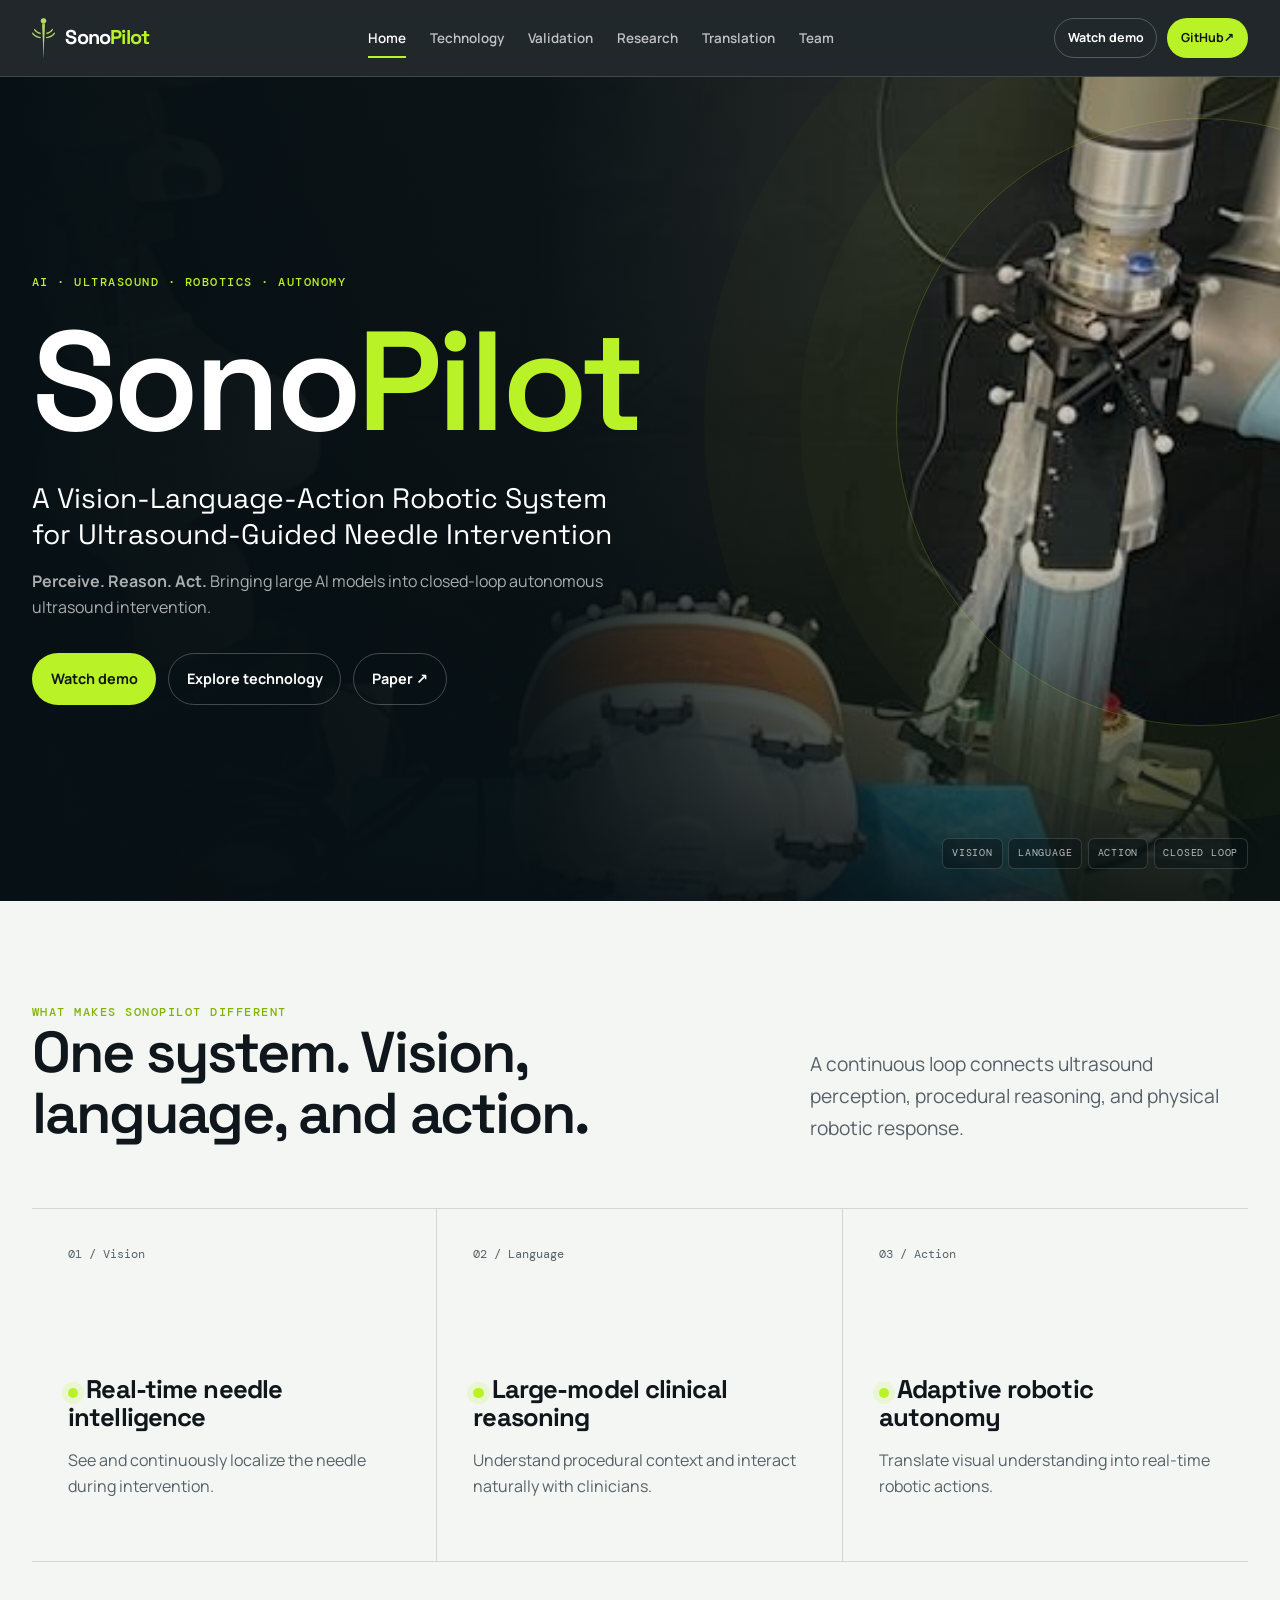
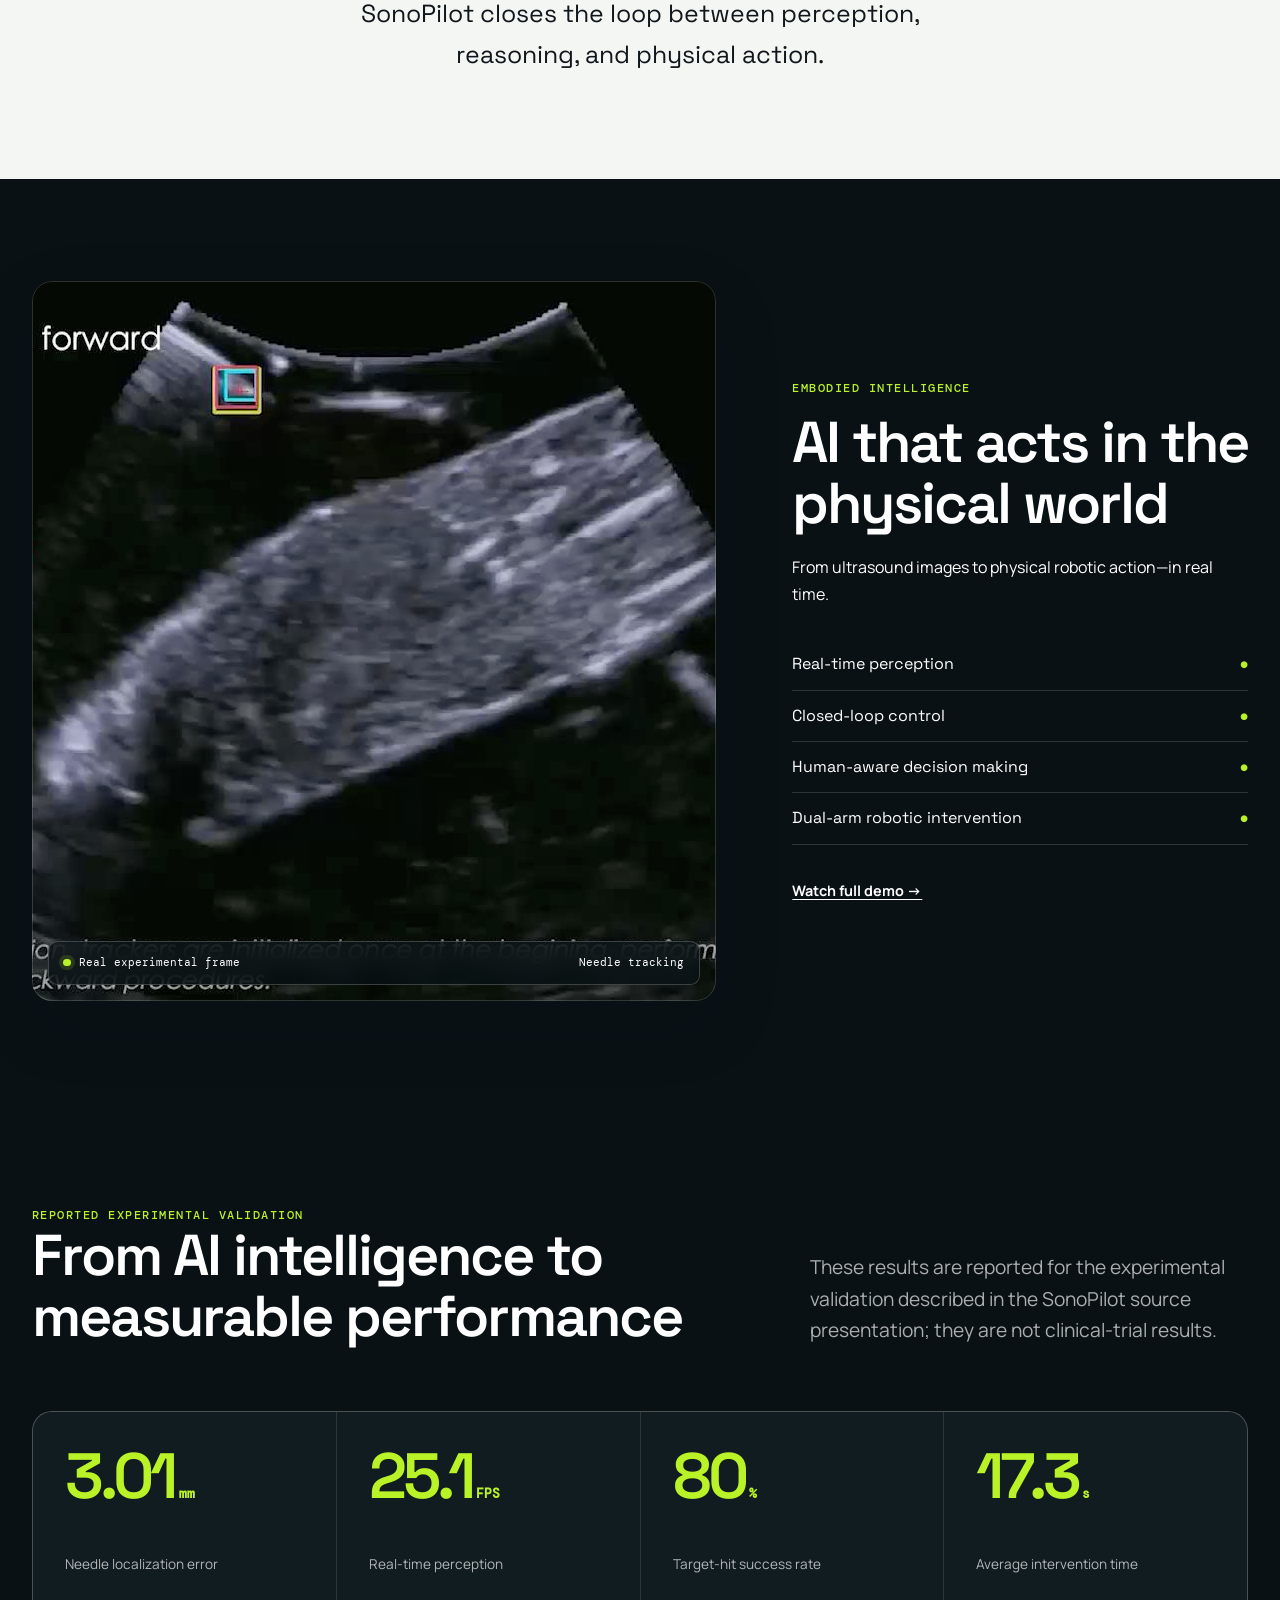
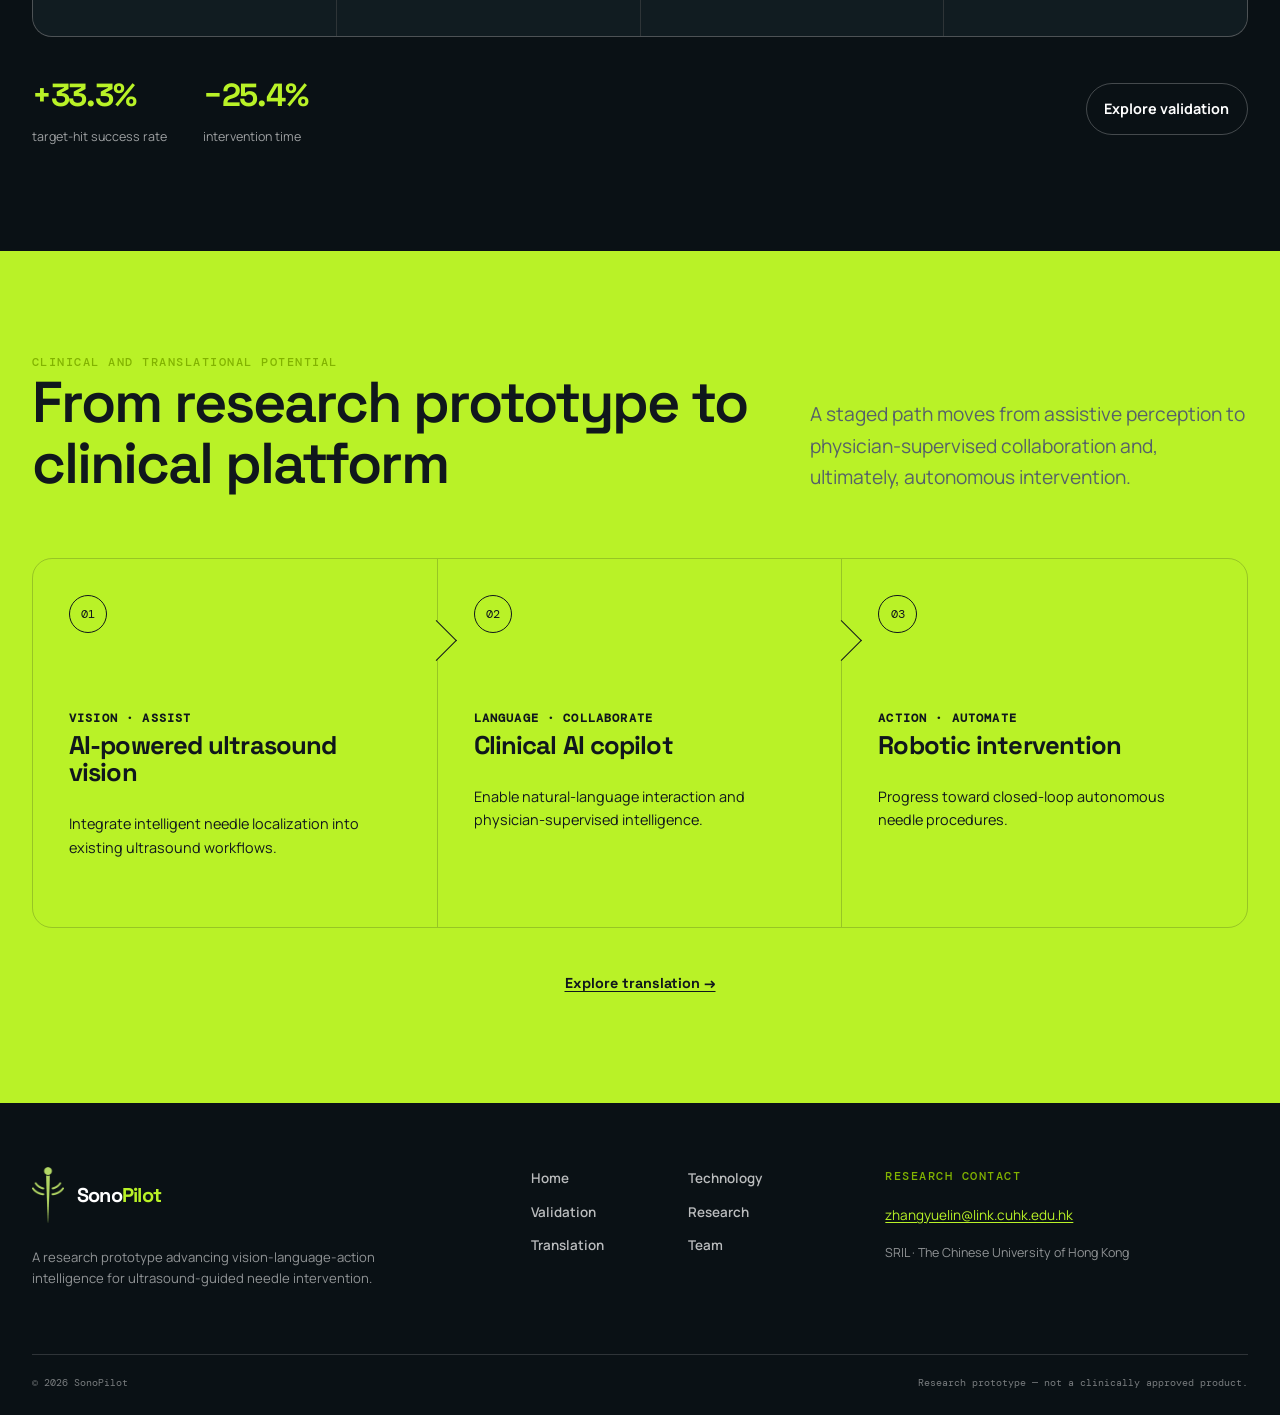
==== commit 08e6b24a: "add logo" ====
--- a/index.html
+++ b/index.html
@@ -11,6 +11,10 @@
     <meta property="og:image" content="https://piecezhang.github.io/sonopilot/assets/images/og.png">
     <meta name="twitter:card" content="summary_large_image">
     <link rel="canonical" href="https://piecezhang.github.io/sonopilot/">
+    <link rel="icon" href="favicon.ico" sizes="any">
+    <link rel="icon" type="image/png" sizes="32x32" href="assets/images/logo/favicon-32.png">
+    <link rel="apple-touch-icon" sizes="180x180" href="assets/images/logo/apple-touch-icon.png">
+    <link rel="manifest" href="site.webmanifest">
     <link rel="stylesheet" href="assets/css/styles.css">
     <title>SonoPilot — Vision-Language-Action Robotic Ultrasound</title>
   </head>
--- a/assets/css/styles.css
+++ b/assets/css/styles.css
@@ -164,23 +164,12 @@
   color: var(--lime);
 }
 
-.wordmark-mark {
-  display: flex;
-  align-items: flex-end;
-  height: 1.35rem;
-  gap: 0.16rem;
-}
-
-.wordmark-mark i {
-  display: block;
-  width: 0.22rem;
-  border-radius: 1rem;
-  background: var(--lime);
-}
-
-.wordmark-mark i:nth-child(1) { height: 45%; }
-.wordmark-mark i:nth-child(2) { height: 100%; }
-.wordmark-mark i:nth-child(3) { height: 70%; }
+.brand-mark {
+  width: auto;
+  height: 2.55rem;
+  flex: 0 0 auto;
+  object-fit: contain;
+}
 
 .primary-nav {
   display: flex;
@@ -855,6 +844,7 @@
 
 .architecture-card img {
   width: 100%;
+  height: auto;
 }
 
 .detail-grid {
@@ -1469,6 +1459,14 @@
   margin: 1rem 0 0;
   color: rgba(255, 255, 255, 0.55);
   font-size: 0.82rem;
+}
+
+.footer-wordmark {
+  gap: 0.85rem;
+}
+
+.footer-wordmark .brand-mark {
+  height: 3.5rem;
 }
 
 .footer-main nav {
